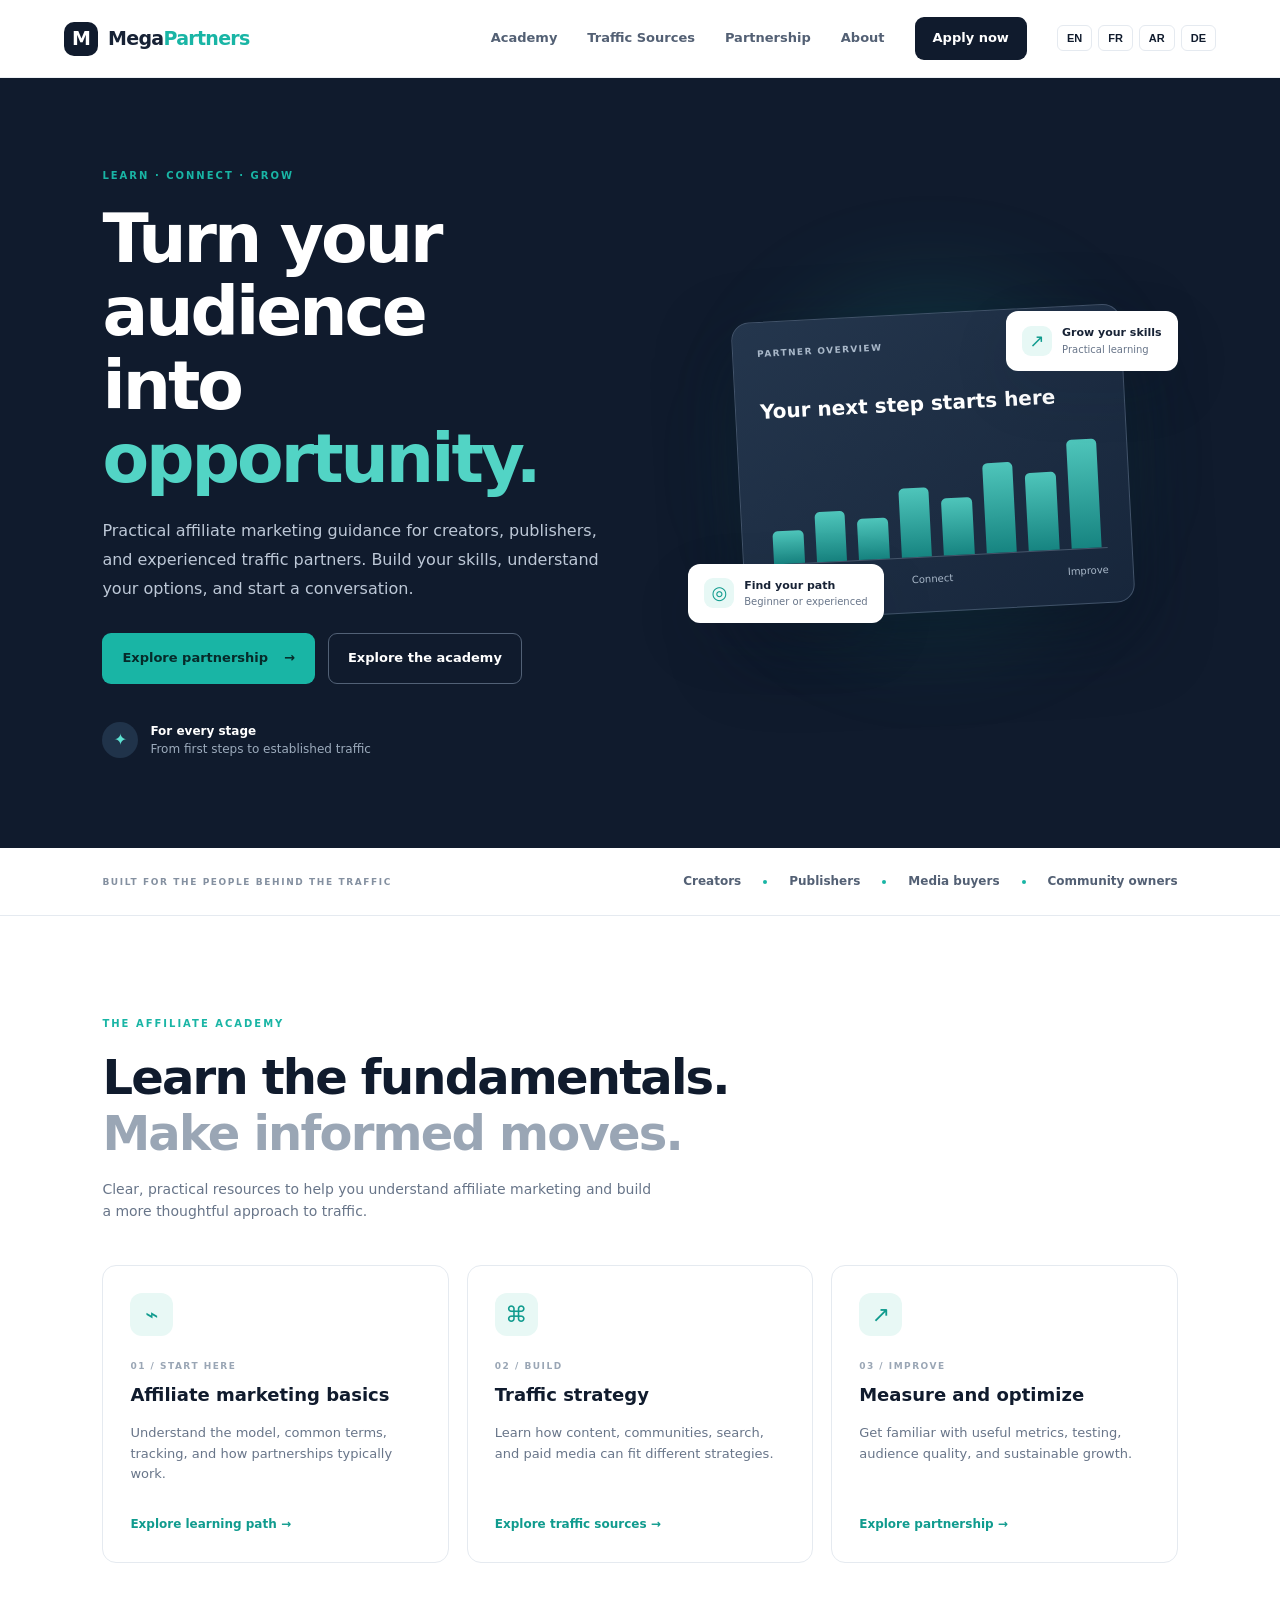
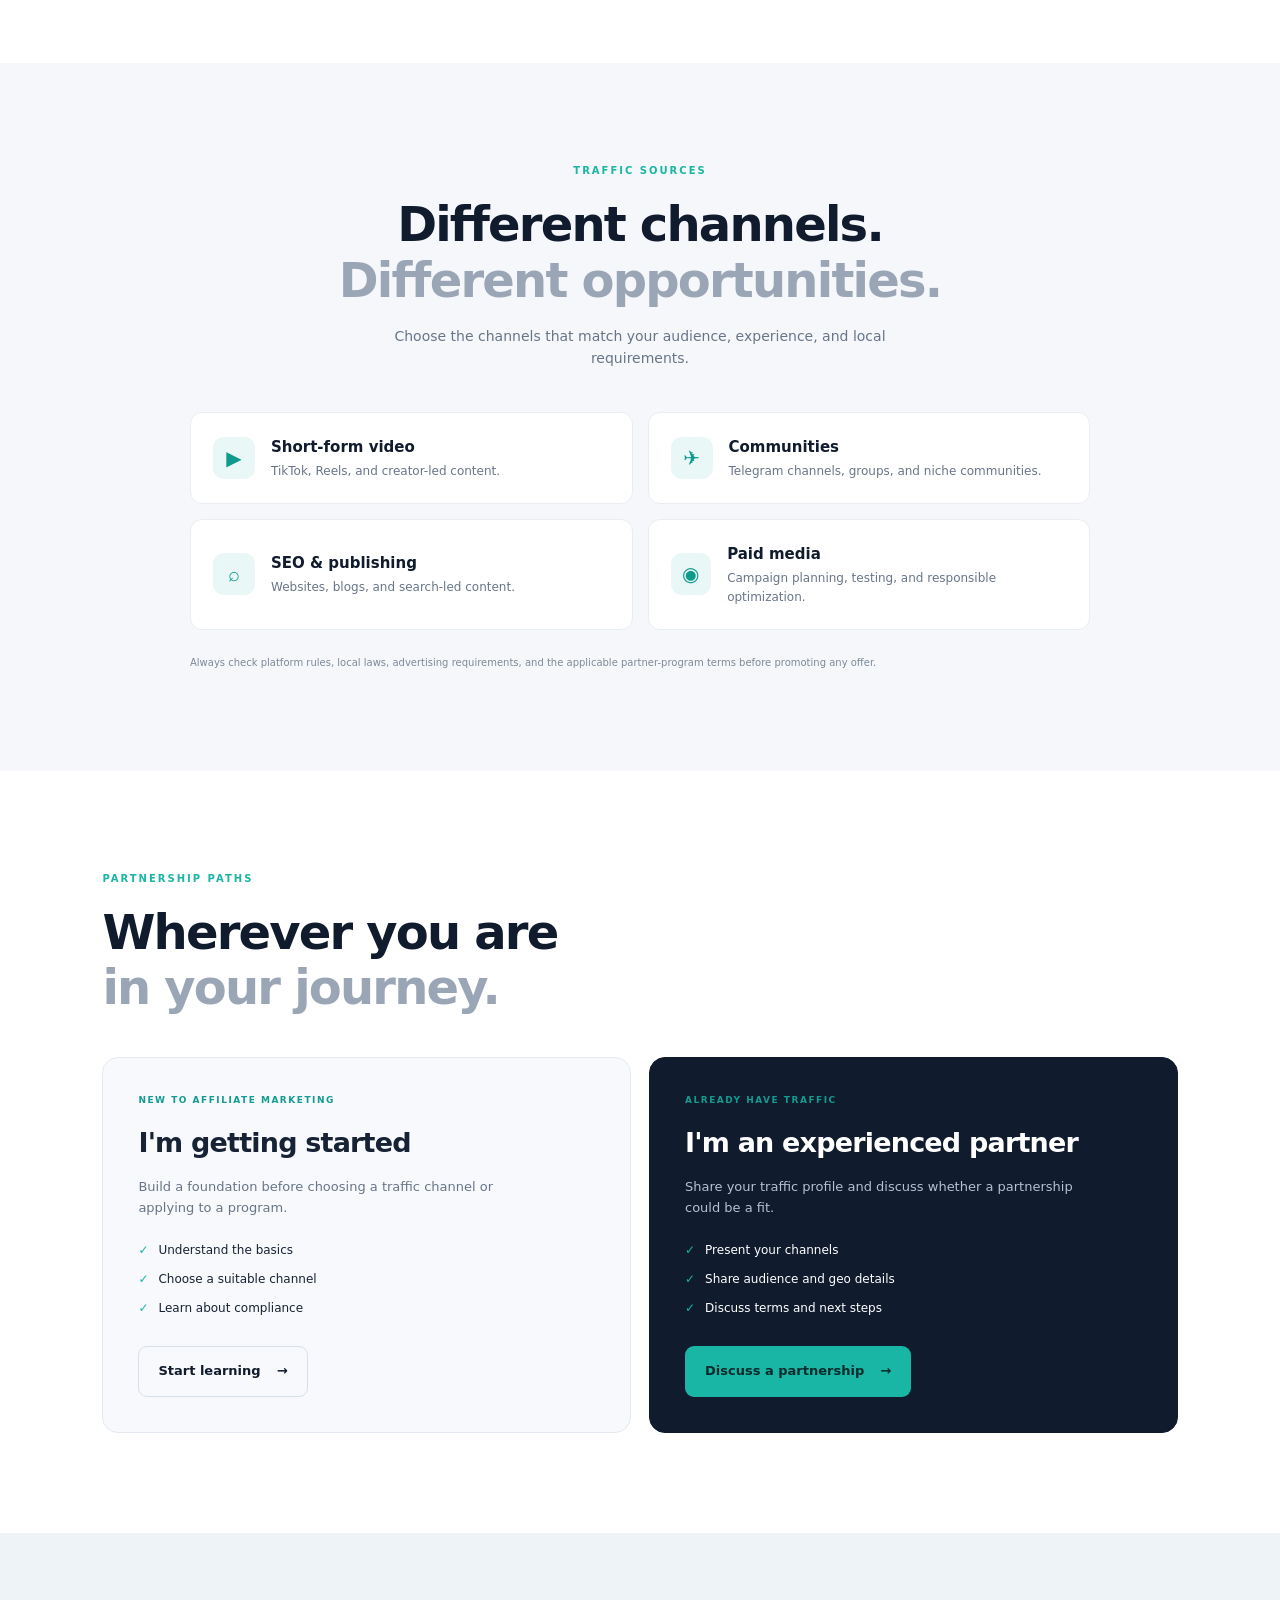
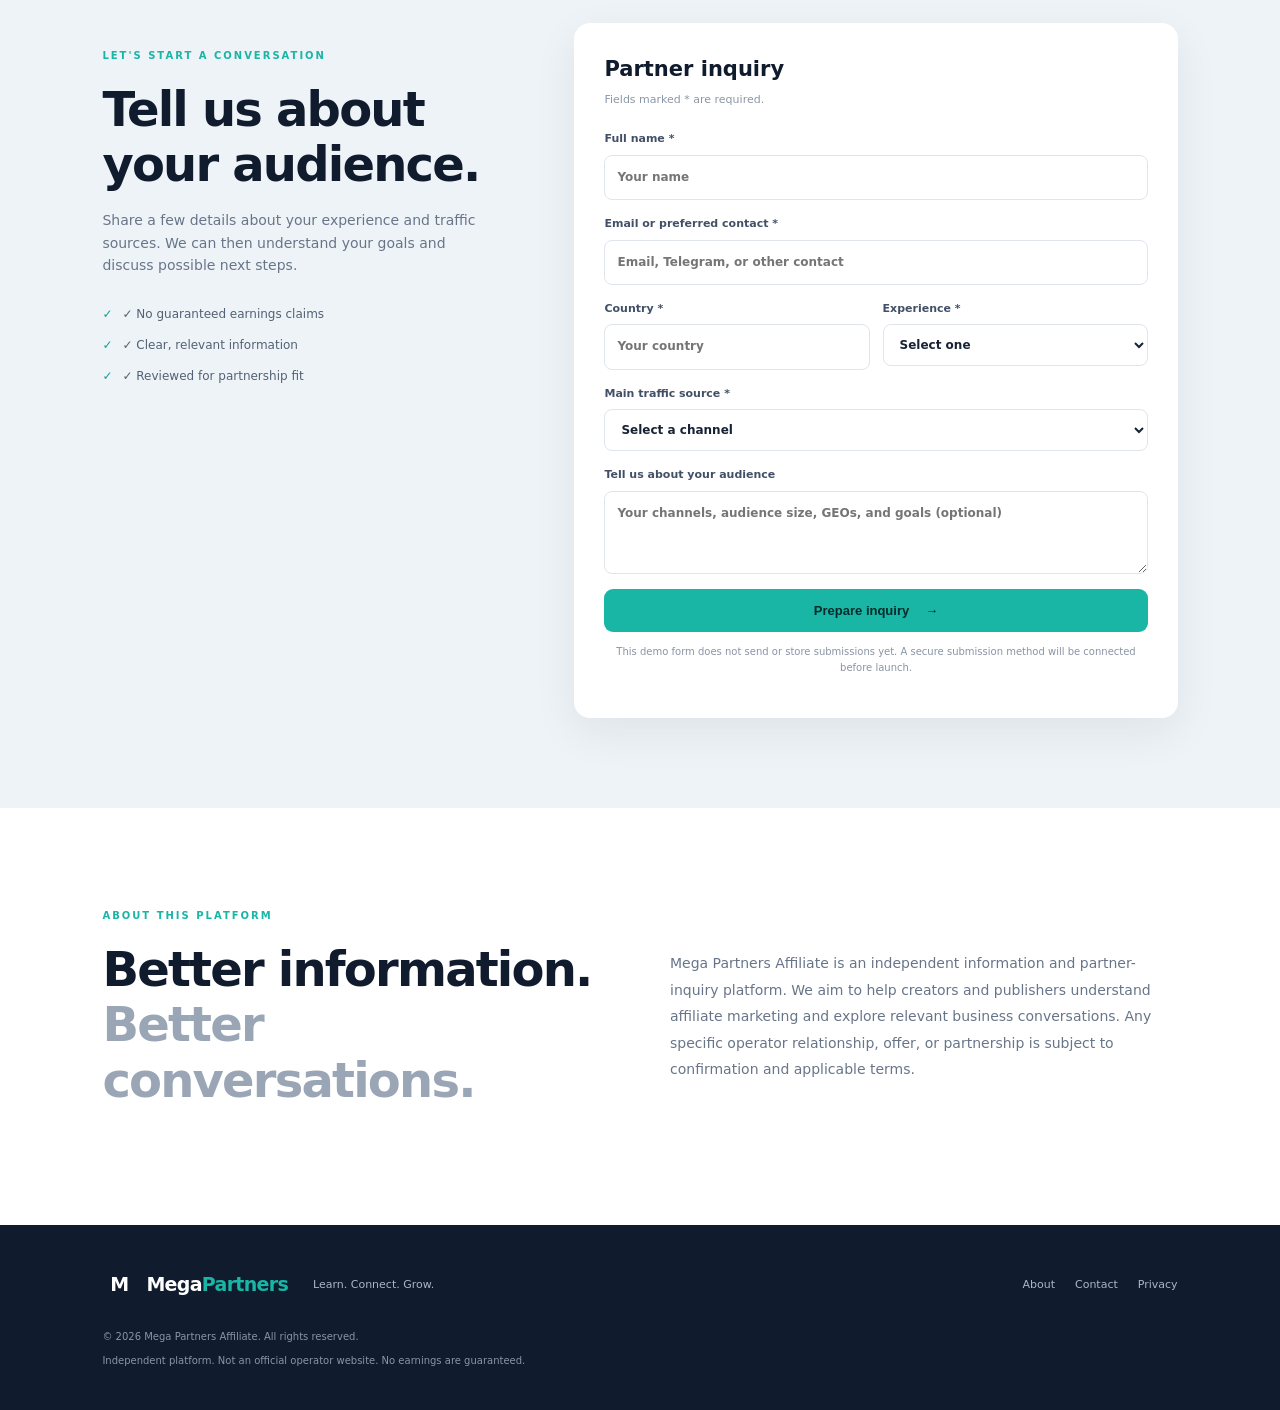
==== index.html @ d39065e2 "Update index.html" ====
<!doctype html>
<html lang="en">
<head>
  <meta charset="utf-8">
  <meta name="viewport" content="width=device-width, initial-scale=1">
  <meta name="description" content="Learn affiliate marketing, explore traffic strategies, and connect with partnership opportunities.">
  <meta name="theme-color" content="#101b2d">
  <title>Mega Partners Affiliate | Build Better Partnerships</title>
  <link rel="stylesheet" href="styles.css">
</head>
<body>
  <header class="site-header">
    <a class="brand" href="index.html" aria-label="Mega Partners Affiliate home">
      <span class="brand-mark">M</span><span>Mega<span class="brand-accent">Partners</span></span>
    </a>
    <button class="menu-toggle" aria-label="Toggle navigation" aria-expanded="false">☰</button>
    <nav class="main-nav">
      <a href="#academy">Academy</a>
      <a href="#traffic">Traffic Sources</a>
      <a href="#partners">Partnership</a>
      <a href="#about">About</a>
      <a class="nav-cta" href="#apply">Apply now</a>
    
    
    <div class="language-switcher"><button type="button" data-lang="en">EN</button><button type="button" data-lang="fr">FR</button><button type="button" data-lang="ar">AR</button><button type="button" data-lang="de">DE</button></div>
    
    </nav>
  </header>

  <main>
    <section class="hero">
      <div class="hero-content">
        <p class="eyebrow"><span class="eyebrow-dot"></span> LEARN · CONNECT · GROW</p>
        <h1>Turn your audience<br>into <span class="gradient-text">opportunity.</span></h1>
        <p class="hero-copy">Practical affiliate marketing guidance for creators, publishers, and experienced traffic partners. Build your skills, understand your options, and start a conversation.</p>
        <div class="hero-actions">
          <a class="button button-primary" href="#apply">Explore partnership <span>→</span></a>
          <a class="button button-quiet" href="#academy">Explore the academy</a>
        </div>
        <div class="hero-proof">
          <div class="proof-icon">✦</div>
          <p><strong>For every stage</strong><br><span>From first steps to established traffic</span></p>
        </div>
      </div>
      <div class="hero-visual" aria-label="Abstract dashboard illustration">
        <div class="visual-glow"></div>
        <div class="dash-card dash-main">
          <div class="dash-top"><span>PARTNER OVERVIEW</span><span class="live-dot">● LIVE</span></div>
          <div class="dash-label">Your next step starts here</div>
          <div class="dash-chart">
            <span style="height:28%"></span><span style="height:42%"></span><span style="height:35%"></span><span style="height:58%"></span><span style="height:48%"></span><span style="height:76%"></span><span style="height:66%"></span><span style="height:92%"></span>
          </div>
          <div class="dash-bottom"><span>Learn</span><span>Connect</span><span>Improve</span></div>
        </div>
        <div class="floating-card floating-one"><span class="float-icon">↗</span><span><b>Grow your skills</b><small>Practical learning</small></span></div>
        <div class="floating-card floating-two"><span class="float-icon teal">◎</span><span><b>Find your path</b><small>Beginner or experienced</small></span></div>
      </div>
    </section>

    <section class="trust-strip">
      <span>BUILT FOR THE PEOPLE BEHIND THE TRAFFIC</span>
      <div><b>Creators</b><i></i><b>Publishers</b><i></i><b>Media buyers</b><i></i><b>Community owners</b></div>
    </section>

    <section class="section" id="academy">
      <div class="section-heading">
        <p class="eyebrow" data-i18n="academyTitle">THE AFFILIATE ACADEMY</p>
        <h2>Learn the fundamentals.<br><span class="muted">Make informed moves.</span></h2>
        <p>Clear, practical resources to help you understand affiliate marketing and build a more thoughtful approach to traffic.</p>
      </div>
      <div class="card-grid three">
        <article class="info-card"><div class="card-icon">⌁</div><p class="card-kicker">01 / START HERE</p><h3>Affiliate marketing basics</h3><p>Understand the model, common terms, tracking, and how partnerships typically work.</p><a href="#apply">Explore learning path <span>→</span></a></article>
        <article class="info-card"><div class="card-icon">⌘</div><p class="card-kicker">02 / BUILD</p><h3>Traffic strategy</h3><p>Learn how content, communities, search, and paid media can fit different strategies.</p><a href="#traffic">Explore traffic sources <span>→</span></a></article>
        <article class="info-card"><div class="card-icon">↗</div><p class="card-kicker">03 / IMPROVE</p><h3>Measure and optimize</h3><p>Get familiar with useful metrics, testing, audience quality, and sustainable growth.</p><a href="#partners">Explore partnership <span>→</span></a></article>
      </div>
    </section>

    <section class="section section-soft" id="traffic">
      <div class="section-heading centered">
        <p class="eyebrow">TRAFFIC SOURCES</p>
        <h2>Different channels.<br><span class="muted">Different opportunities.</span></h2>
        <p>Choose the channels that match your audience, experience, and local requirements.</p>
      </div>
      <div class="traffic-grid">
        <div class="traffic-item"><span>▶</span><div><h3>Short-form video</h3><p>TikTok, Reels, and creator-led content.</p></div></div>
        <div class="traffic-item"><span>✈</span><div><h3>Communities</h3><p>Telegram channels, groups, and niche communities.</p></div></div>
        <div class="traffic-item"><span>⌕</span><div><h3>SEO & publishing</h3><p>Websites, blogs, and search-led content.</p></div></div>
        <div class="traffic-item"><span>◉</span><div><h3>Paid media</h3><p>Campaign planning, testing, and responsible optimization.</p></div></div>
      </div>
      <p class="small-note">Always check platform rules, local laws, advertising requirements, and the applicable partner-program terms before promoting any offer.</p>
    </section>

    <section class="section" id="partners">
      <div class="section-heading">
        <p class="eyebrow">PARTNERSHIP PATHS</p>
        <h2>Wherever you are<br><span class="muted">in your journey.</span></h2>
      </div>
      <div class="path-grid">
        <article class="path-card beginner">
          <div class="path-tag">NEW TO AFFILIATE MARKETING</div><h3>I'm getting started</h3>
          <p>Build a foundation before choosing a traffic channel or applying to a program.</p>
          <ul><li>Understand the basics</li><li>Choose a suitable channel</li><li>Learn about compliance</li></ul>
          <a class="button button-outline" href="#academy">Start learning <span>→</span></a>
        </article>
        <article class="path-card pro">
          <div class="path-tag">ALREADY HAVE TRAFFIC</div><h3>I'm an experienced partner</h3>
          <p>Share your traffic profile and discuss whether a partnership could be a fit.</p>
          <ul><li>Present your channels</li><li>Share audience and geo details</li><li>Discuss terms and next steps</li></ul>
          <a class="button button-primary" href="#apply">Discuss a partnership <span>→</span></a>
        </article>
      </div>
    </section>

    <section class="apply-section" id="apply">
      <div class="apply-copy">
        <p class="eyebrow">LET'S START A CONVERSATION</p>
        <h2>Tell us about<br>your audience.</h2>
        <p>Share a few details about your experience and traffic sources. We can then understand your goals and discuss possible next steps.</p>
        <div class="apply-points"><span>✓ No guaranteed earnings claims</span><span>✓ Clear, relevant information</span><span>✓ Reviewed for partnership fit</span></div>
      </div>
      <form class="apply-form" id="partner-form">
        <div class="form-heading"><h3>Partner inquiry</h3><p>Fields marked * are required.</p></div>
        <label>Full name *<input name="name" required placeholder="Your name"></label>
        <label>Email or preferred contact *<input name="contact" required placeholder="Email, Telegram, or other contact"></label>
        <div class="form-row">
          <label>Country *<input name="country" required placeholder="Your country"></label>
          <label>Experience *<select name="experience" required><option value="">Select one</option><option>Just getting started</option><option>Some experience</option><option>Experienced affiliate</option></select></label>
        </div>
        <label>Main traffic source *<select name="traffic" required><option value="">Select a channel</option><option>TikTok / short-form video</option><option>Telegram / communities</option><option>Website / SEO</option><option>Instagram / social media</option><option>Paid media</option><option>Other</option></select></label>
        <label>Tell us about your audience<textarea name="details" rows="3" placeholder="Your channels, audience size, GEOs, and goals (optional)"></textarea></label>
        <button class="button button-primary form-submit" type="submit">Prepare inquiry <span>→</span></button>
        <p class="form-disclaimer">This demo form does not send or store submissions yet. A secure submission method will be connected before launch.</p>
        <p class="form-status" id="form-status" role="status"></p>
      </form>
    </section>

    <section class="section about-section" id="about">
      <div><p class="eyebrow">ABOUT THIS PLATFORM</p><h2>Better information.<br><span class="muted">Better conversations.</span></h2></div>
      <p>Mega Partners Affiliate is an independent information and partner-inquiry platform. We aim to help creators and publishers understand affiliate marketing and explore relevant business conversations. Any specific operator relationship, offer, or partnership is subject to confirmation and applicable terms.</p>
    </section>
  </main>

  <footer class="site-footer">
    <a class="brand" href="#"><span class="brand-mark">M</span><span>Mega<span class="brand-accent">Partners</span></span></a>
    <p>Learn. Connect. Grow.</p>
    <div class="footer-links"><a href="#about">About</a><a href="#apply">Contact</a><a href="privacy.html">Privacy</a></div>
    <small>© <span id="year"></span> Mega Partners Affiliate. All rights reserved.</small>
    <small class="footer-disclaimer">Independent platform. Not an official operator website. No earnings are guaranteed.</small>
  </footer>
  <script src="script.js"></script>
</body>
</html>
---- styles.css ----
:root{--navy:#101b2d;--navy2:#1c2b40;--ink:#172235;--muted:#687589;--paper:#f5f7fa;--white:#fff;--teal:#19b5a5;--line:#e5eaf0;--shadow:0 20px 60px rgba(16,27,45,.10)}
*{box-sizing:border-box}html{scroll-behavior:smooth}body{margin:0;background:#fff;color:var(--ink);font-family:Inter,ui-sans-serif,system-ui,-apple-system,"Segoe UI",sans-serif;line-height:1.6}a{color:inherit;text-decoration:none}.site-header{height:78px;padding:0 max(5vw,24px);display:flex;align-items:center;justify-content:space-between;background:#fff;border-bottom:1px solid #edf0f4;position:sticky;top:0;z-index:10}.brand{display:flex;align-items:center;gap:10px;font-size:19px;font-weight:800;letter-spacing:-.7px}.brand-mark{display:grid;place-items:center;width:34px;height:34px;border-radius:10px;background:var(--navy);color:#fff;font-weight:800}.brand-accent{color:var(--teal)}.main-nav{display:flex;align-items:center;gap:30px;font-size:13px;font-weight:650;color:#536074}.main-nav a:hover,.footer-links a:hover{color:var(--teal)}.nav-cta{background:var(--navy);color:#fff!important;padding:11px 18px;border-radius:9px}.menu-toggle{display:none;border:0;background:none;font-size:24px;color:var(--navy)}
.hero{background:var(--navy);color:#fff;min-height:590px;padding:90px max(8vw,28px);display:grid;grid-template-columns:1.05fr .95fr;align-items:center;gap:45px;overflow:hidden}.hero-content{max-width:610px}.eyebrow{font-size:10px;letter-spacing:2px;font-weight:800;color:var(--teal);margin:0 0 18px}.eyebrow-dot{display:inline-block;width:7px;height:7px;border-radius:50%;background:var(--teal);margin-right:8px}.hero h1{font-size:clamp(42px,5.3vw,68px);line-height:1.08;letter-spacing:-3px;margin:0 0 22px}.gradient-text{color:#52d4c5}.hero-copy{max-width:520px;color:#bdc8d7;font-size:16px;line-height:1.8}.hero-actions{display:flex;gap:13px;flex-wrap:wrap;margin-top:30px}.button{display:inline-flex;align-items:center;justify-content:center;gap:16px;padding:14px 19px;border-radius:9px;font-size:13px;font-weight:750;border:1px solid transparent;cursor:pointer;transition:.2s}.button:hover{transform:translateY(-2px)}.button-primary{background:var(--teal);color:#062b2a}.button-quiet{border-color:#526176;color:#fff}.button-outline{border-color:#d7e0e8;color:var(--navy)}.hero-proof{display:flex;align-items:center;gap:12px;margin-top:38px}.proof-icon{width:36px;height:36px;border-radius:50%;background:#20334a;color:#5ce0d1;display:grid;place-items:center}.hero-proof p{font-size:12px;line-height:1.5;margin:0}.hero-proof span{color:#9cabbc}.hero-visual{height:380px;position:relative;display:grid;place-items:center}.visual-glow{position:absolute;width:340px;height:340px;border-radius:50%;background:rgba(25,181,165,.17);filter:blur(50px)}.dash-card{position:relative;width:min(390px,90%);padding:24px;border:1px solid #42536a;background:linear-gradient(145deg,#24364d,#17263b);border-radius:18px;box-shadow:0 30px 70px #07111f80;transform:rotate(-3deg)}.dash-top{display:flex;justify-content:space-between;font-size:9px;letter-spacing:1.4px;color:#a9b8c9;font-weight:800}.live-dot{color:#57d9c9}.dash-label{font-size:20px;font-weight:750;margin:35px 0 18px}.dash-chart{height:120px;display:flex;align-items:end;gap:12px;border-bottom:1px solid #45566b;padding:0 6px}.dash-chart span{flex:1;background:linear-gradient(0deg,#168e88,#54d6c8);border-radius:5px 5px 0 0;opacity:.9}.dash-bottom{display:flex;justify-content:space-between;color:#a9b8c9;font-size:10px;margin-top:14px}.floating-card{position:absolute;display:flex;align-items:center;gap:10px;background:#fff;color:var(--ink);padding:13px 16px;border-radius:12px;box-shadow:var(--shadow);font-size:11px}.floating-card small{display:block;color:var(--muted);font-size:10px}.floating-one{top:38px;right:0}.floating-two{bottom:30px;left:0}.float-icon{width:30px;height:30px;display:grid;place-items:center;border-radius:9px;background:#e7f8f5;color:#109b8e;font-size:18px}.float-icon.teal{background:#e7f8f5}
.trust-strip{padding:24px 8%;display:flex;justify-content:space-between;align-items:center;gap:20px;border-bottom:1px solid var(--line)}.trust-strip>span{font-size:9px;letter-spacing:1.6px;color:#8490a0;font-weight:800}.trust-strip div{display:flex;align-items:center;gap:22px;color:#536074;font-size:12px}.trust-strip i{width:4px;height:4px;border-radius:50%;background:var(--teal)}
.section{padding:100px max(8vw,28px)}.section-heading{max-width:650px;margin-bottom:42px}.section-heading.centered{text-align:center;margin-left:auto;margin-right:auto}.section-heading h2,.about-section h2,.apply-copy h2{font-size:clamp(34px,4vw,48px);letter-spacing:-1.8px;line-height:1.15;margin:0 0 17px;color:var(--navy)}.muted{color:#9aa6b5}.section-heading>p:last-child{color:var(--muted);max-width:560px;font-size:14px}.centered>p:last-child{margin-left:auto;margin-right:auto}.card-grid{display:grid;gap:18px}.three{grid-template-columns:repeat(3,1fr)}.info-card{padding:27px;border:1px solid var(--line);border-radius:14px;background:#fff;transition:.2s}.info-card:hover{box-shadow:var(--shadow);transform:translateY(-4px)}.card-icon{width:43px;height:43px;border-radius:12px;background:#e8f8f5;color:#109b8e;display:grid;place-items:center;font-size:22px}.card-kicker{font-size:9px;letter-spacing:1.5px;color:#9aa6b5;font-weight:800;margin:23px 0 8px}.info-card h3,.traffic-item h3{font-size:18px;color:var(--navy);margin:0 0 9px}.info-card>p:not(.card-kicker){font-size:13px;color:var(--muted);min-height:64px}.info-card>a{display:inline-block;margin-top:15px;color:#109b8e;font-size:12px;font-weight:800}.section-soft{background:var(--paper)}.traffic-grid{display:grid;grid-template-columns:repeat(2,1fr);gap:15px;max-width:900px;margin:auto}.traffic-item{display:flex;gap:16px;align-items:center;padding:22px;background:#fff;border:1px solid #e9edf2;border-radius:12px}.traffic-item>span{width:42px;height:42px;display:grid;place-items:center;background:#e9f8f6;color:#0e9b8e;border-radius:11px;font-size:20px}.traffic-item h3{font-size:15px;margin-bottom:3px}.traffic-item p{margin:0;color:var(--muted);font-size:12px}.small-note{max-width:900px;margin:25px auto 0;color:#7d8999;font-size:10px}
.path-grid{display:grid;grid-template-columns:1fr 1fr;gap:18px}.path-card{padding:35px;border-radius:16px;border:1px solid var(--line)}.path-card.beginner{background:#f7f9fc}.path-card.pro{background:var(--navy);color:#fff;border-color:var(--navy)}.path-tag{font-size:9px;letter-spacing:1.5px;font-weight:800;color:#129b90}.path-card h3{font-size:27px;letter-spacing:-.8px;margin:13px 0}.path-card p{font-size:13px;color:var(--muted);max-width:400px}.path-card.pro p{color:#b5c2d1}.path-card ul{list-style:none;padding:0;margin:22px 0 28px;font-size:12px}.path-card li{margin:10px 0}.path-card li:before{content:"✓";color:var(--teal);font-weight:900;margin-right:10px}.apply-section{padding:90px max(8vw,28px);background:#eef3f7;display:grid;grid-template-columns:.8fr 1.2fr;gap:70px;align-items:start}.apply-copy{padding-top:25px}.apply-copy>p:not(.eyebrow){color:var(--muted);font-size:14px;max-width:390px}.apply-points{display:grid;gap:12px;margin-top:28px;color:#526174;font-size:12px}.apply-points span:before{content:"✓";color:#119f93;font-weight:900;margin-right:10px}.apply-form{background:#fff;padding:30px;border-radius:16px;box-shadow:0 14px 45px rgba(16,27,45,.07)}.form-heading h3{font-size:21px;margin:0;color:var(--navy)}.form-heading p{font-size:11px;color:#8b96a5;margin:4px 0 22px}.apply-form label{display:block;font-size:11px;font-weight:750;color:#425067;margin-bottom:15px}.apply-form input,.apply-form select,.apply-form textarea{display:block;width:100%;margin-top:7px;border:1px solid #dfe5eb;border-radius:8px;padding:12px;font:inherit;font-size:12px;color:var(--ink);background:#fff;outline:none}.apply-form input:focus,.apply-form select:focus,.apply-form textarea:focus{border-color:var(--teal);box-shadow:0 0 0 3px #19b5a51c}.form-row{display:grid;grid-template-columns:1fr 1fr;gap:13px}.form-submit{width:100%;border:0}.form-disclaimer,.form-status{font-size:10px;color:#8994a2;text-align:center;margin:12px 0 0}.form-status{color:#108c82}
.about-section{display:grid;grid-template-columns:1fr 1fr;gap:60px;align-items:center}.about-section>p{color:var(--muted);font-size:14px;line-height:1.9}.site-footer{padding:40px max(8vw,28px);background:var(--navy);color:#aab7c6;display:flex;align-items:center;gap:25px;flex-wrap:wrap}.site-footer .brand{color:#fff}.site-footer>p{font-size:11px;margin-right:auto}.footer-links{display:flex;gap:20px;font-size:11px}.site-footer small{width:100%;font-size:10px;color:#8796a8}.site-footer .footer-disclaimer{margin-top:-18px}.legal-page{max-width:780px;margin:80px auto;padding:0 24px 70px;min-height:65vh}.legal-page h1{font-size:46px;color:var(--navy);letter-spacing:-2px}.legal-page h2{margin-top:35px;color:var(--navy);font-size:20px}.legal-page p{color:var(--muted);font-size:14px;line-height:1.9}.legal-page .button{margin-top:20px}
@media(max-width:850px){.hero{grid-template-columns:1fr;padding-top:70px}.hero-visual{height:330px}.three{grid-template-columns:1fr}.info-card>p:not(.card-kicker){min-height:0}.trust-strip{align-items:flex-start;flex-direction:column}.apply-section{grid-template-columns:1fr;gap:30px}.about-section{grid-template-columns:1fr;gap:10px}}
@media(max-width:620px){.site-header{height:68px}.menu-toggle{display:block}.main-nav{display:none;position:absolute;top:68px;left:0;right:0;background:#fff;padding:18px 25px 25px;box-shadow:0 15px 25px #101b2d18;flex-direction:column;align-items:stretch;gap:18px}.main-nav.open{display:flex}.nav-cta{text-align:center}.hero{padding:65px 25px 50px}.hero h1{letter-spacing:-2px}.hero-visual{height:280px}.dash-card{padding:18px}.floating-one{right:-5px;top:5px}.floating-two{left:-5px;bottom:0}.trust-strip div{flex-wrap:wrap;gap:12px}.section{padding:70px 24px}.traffic-grid,.path-grid{grid-template-columns:1fr}.apply-section{padding:65px 20px}.apply-form{padding:22px}.form-row{grid-template-columns:1fr;gap:0}.site-footer{padding:35px 24px}.site-footer>p{width:100%;margin:0}.footer-links{width:100%}}
/* Language switcher */
.language-switcher {
  display: flex;
  align-items: center;
  gap: 6px;
  direction: ltr;
}

.language-switcher button {
  background: transparent;
  color: var(--navy);
  border: 1px solid var(--line);
  border-radius: 6px;
  padding: 6px 9px;
  font-size: 11px;
  font-weight: 750;
  cursor: pointer;
  transition: .2s;
}

.language-switcher button:hover {
  background: var(--teal);
  color: var(--navy);
  border-color: var(--teal);
}

.language-switcher button:focus {
  outline: 2px solid var(--teal);
  outline-offset: 2px;
}

/* Arabic layout */
html[dir="rtl"] body {
  text-align: right;
}

html[dir="rtl"] .eyebrow-dot {
  margin-right: 0;
  margin-left: 8px;
}

html[dir="rtl"] .hero-proof {
  flex-direction: row;
}

html[dir="rtl"] .path-card li:before,
html[dir="rtl"] .apply-points span:before {
  margin-right: 0;
  margin-left: 10px;
}

@media(max-width:620px) {
  .language-switcher {
    justify-content: center;
    padding-top: 10px;
  }
}
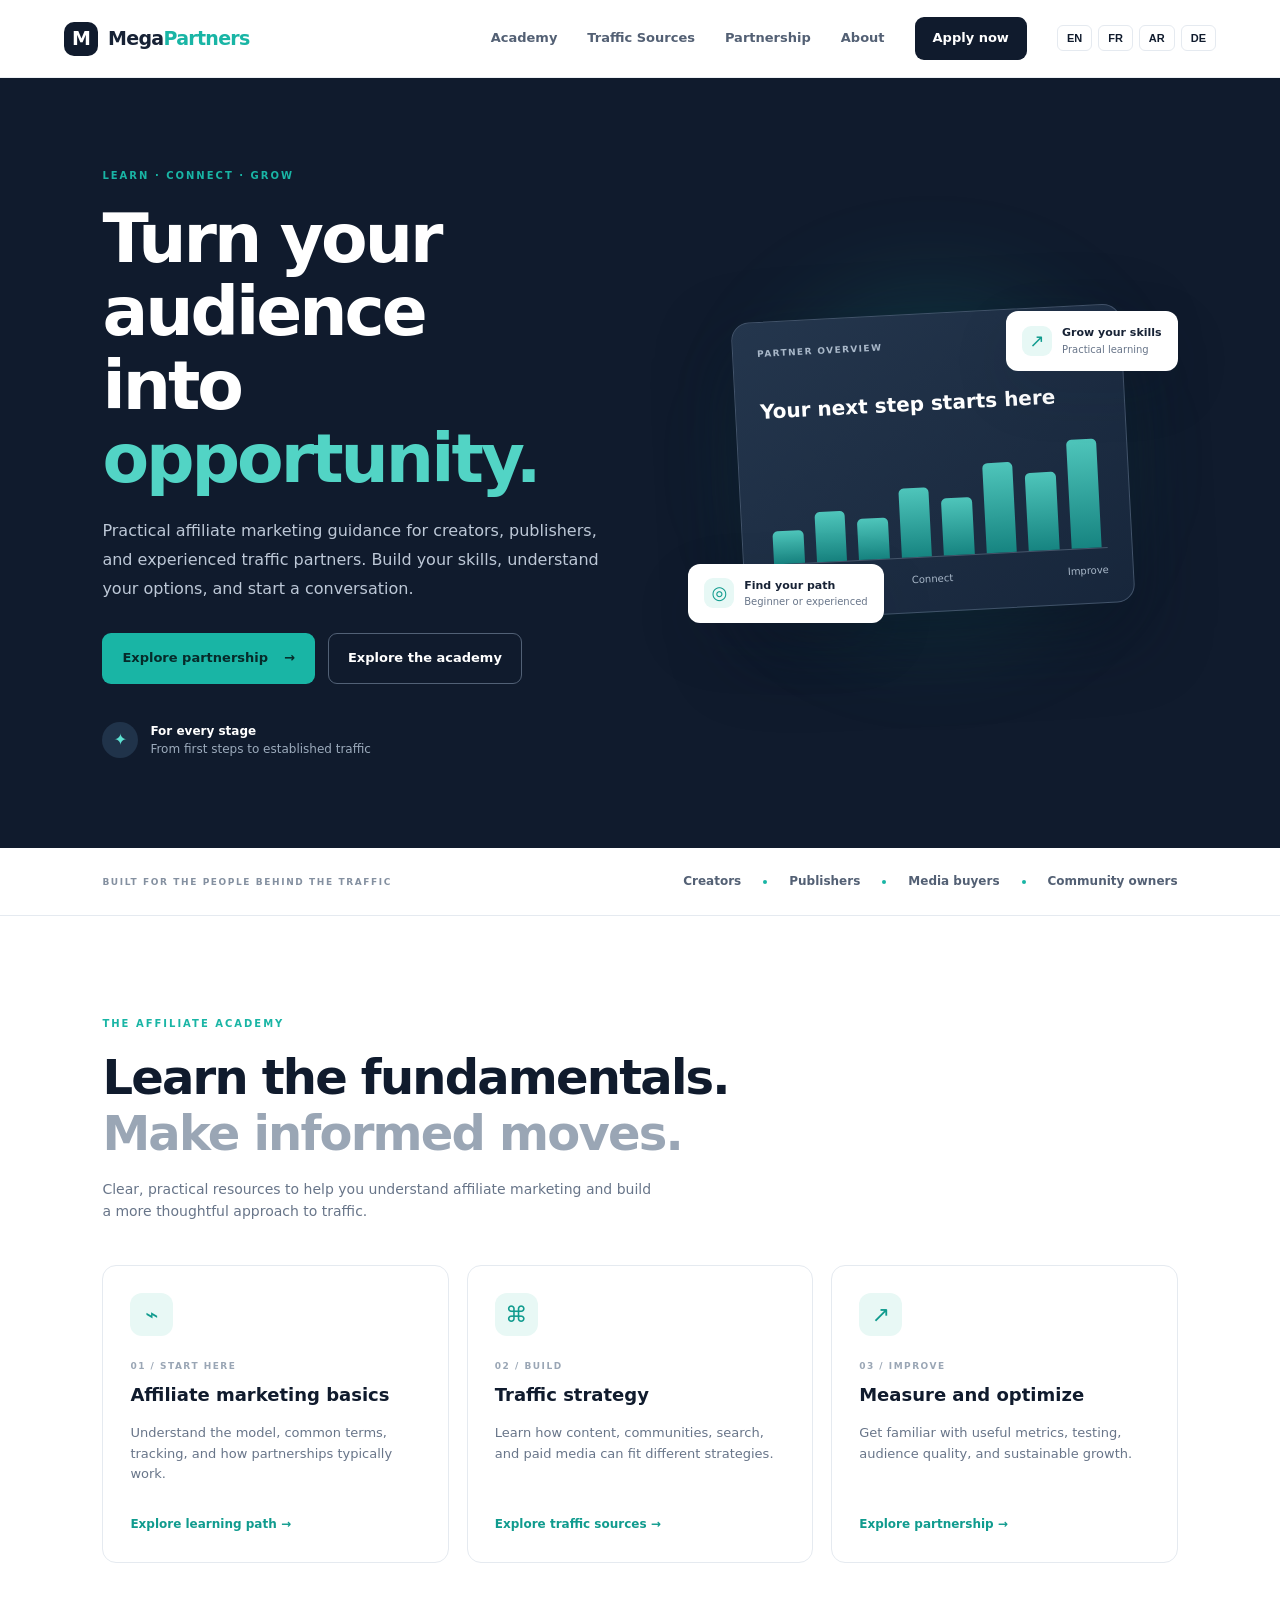
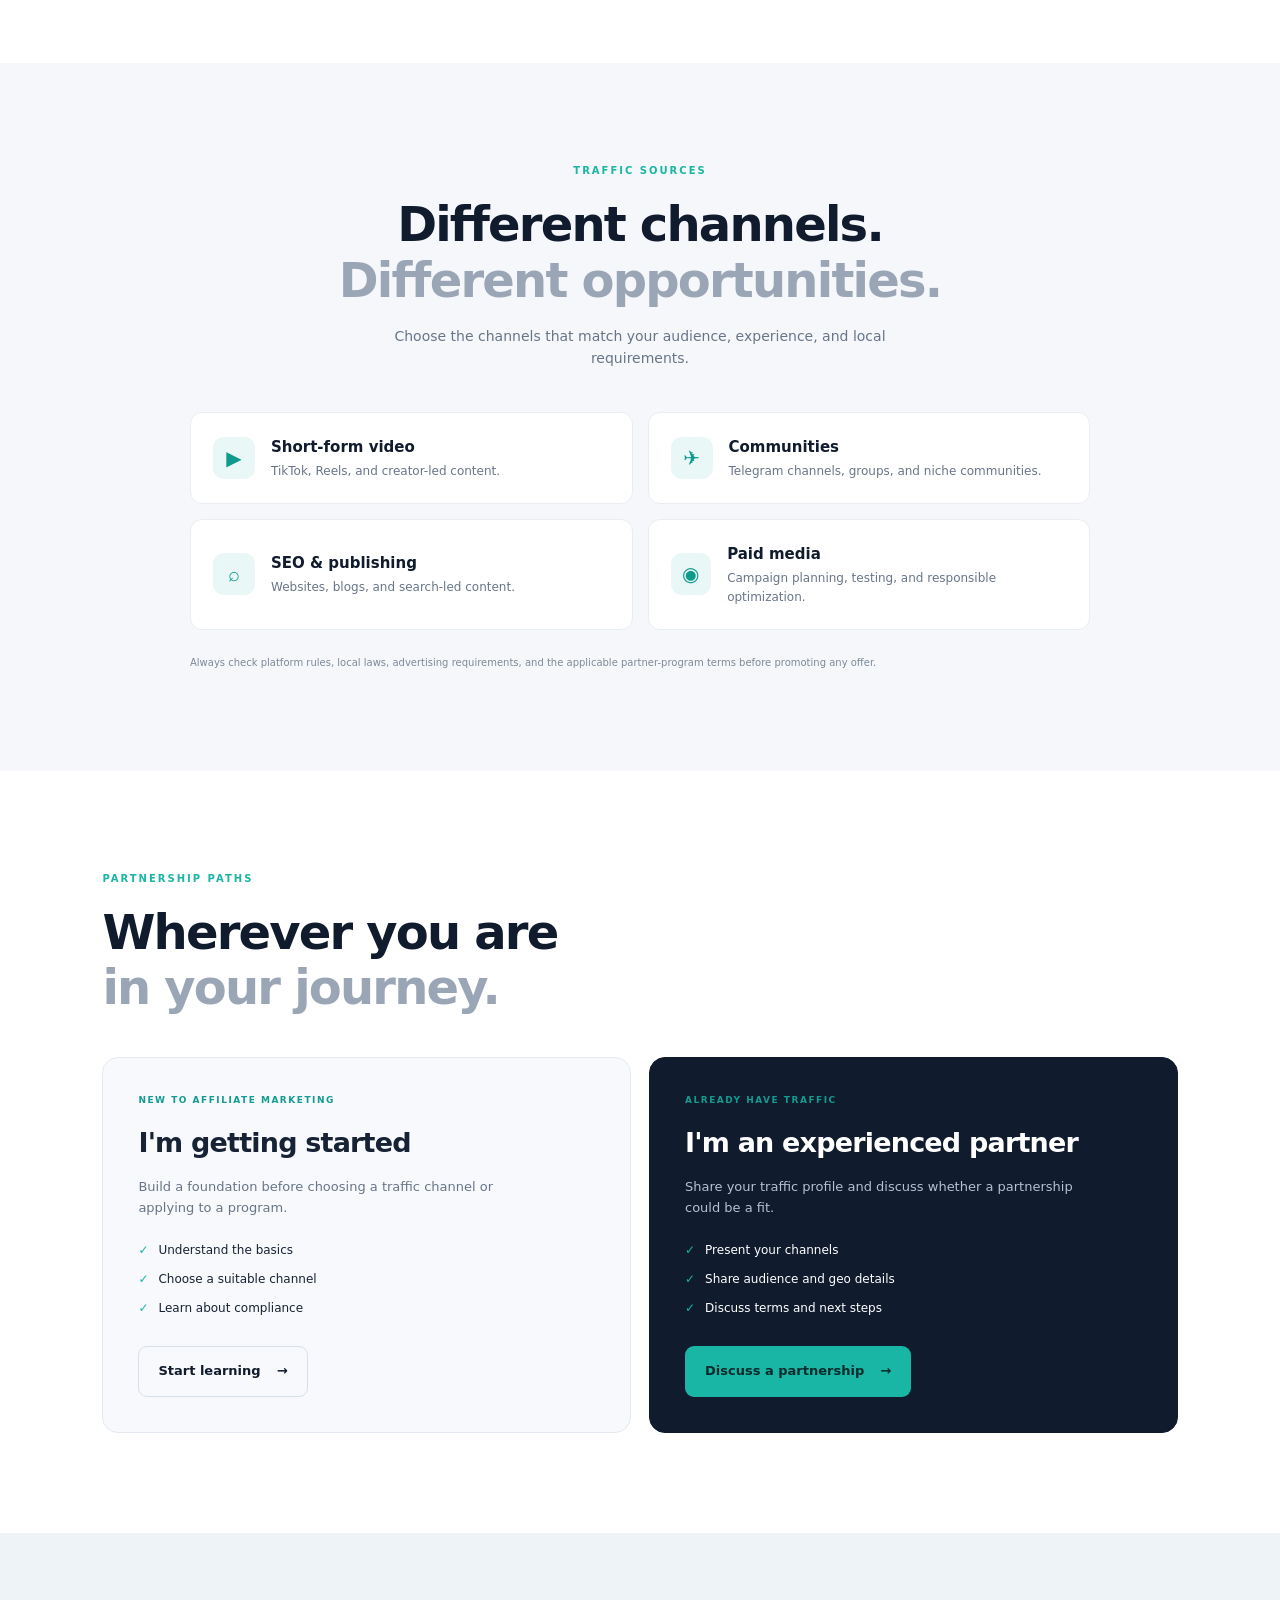
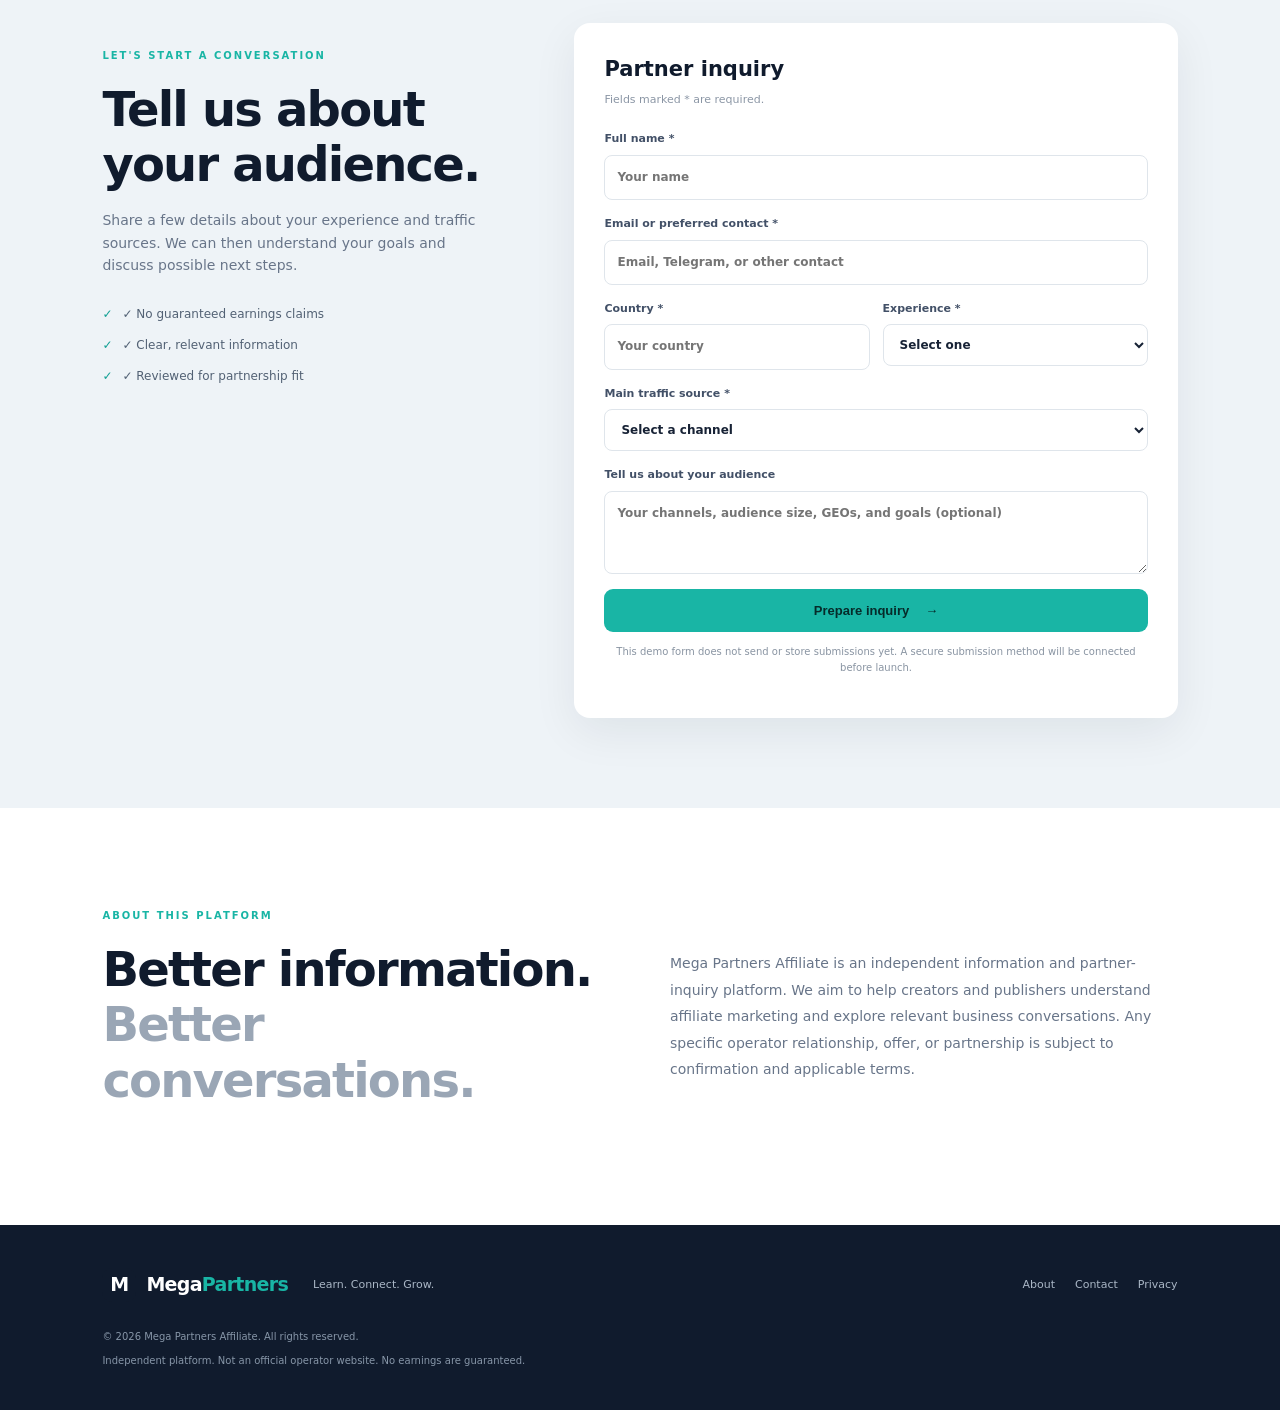
==== commit e74d258c: "Update index.html" ====
--- a/index.html
+++ b/index.html
@@ -63,90 +63,223 @@
     </section>
 
     <section class="section" id="academy">
-      <div class="section-heading">
-        <p class="eyebrow" data-i18n="academyTitle">THE AFFILIATE ACADEMY</p>
-        <h2>Learn the fundamentals.<br><span class="muted">Make informed moves.</span></h2>
-        <p>Clear, practical resources to help you understand affiliate marketing and build a more thoughtful approach to traffic.</p>
-      </div>
-      <div class="card-grid three">
-        <article class="info-card"><div class="card-icon">⌁</div><p class="card-kicker">01 / START HERE</p><h3>Affiliate marketing basics</h3><p>Understand the model, common terms, tracking, and how partnerships typically work.</p><a href="#apply">Explore learning path <span>→</span></a></article>
-        <article class="info-card"><div class="card-icon">⌘</div><p class="card-kicker">02 / BUILD</p><h3>Traffic strategy</h3><p>Learn how content, communities, search, and paid media can fit different strategies.</p><a href="#traffic">Explore traffic sources <span>→</span></a></article>
-        <article class="info-card"><div class="card-icon">↗</div><p class="card-kicker">03 / IMPROVE</p><h3>Measure and optimize</h3><p>Get familiar with useful metrics, testing, audience quality, and sustainable growth.</p><a href="#partners">Explore partnership <span>→</span></a></article>
-      </div>
-    </section>
+  <div class="section-heading">
+    <p class="eyebrow" data-i18n="academyTitle">THE AFFILIATE ACADEMY</p>
+    <h2>
+      <span data-i18n="academyHeading">Learn the fundamentals.</span><br>
+      <span class="muted" data-i18n="academySubheading">Make informed moves.</span>
+    </h2>
+    <p data-i18n="academyDescription">Clear, practical resources to help you understand affiliate marketing and build a more thoughtful approach to traffic.</p>
+  </div>
+
+  <div class="card-grid three">
+    <article class="info-card">
+      <div class="card-icon">⌁</div>
+      <p class="card-kicker" data-i18n="academyCard1Kicker">01 / START HERE</p>
+      <h3 data-i18n="academyCard1Title">Affiliate marketing basics</h3>
+      <p data-i18n="academyCard1Text">Understand the model, common terms, tracking, and how partnerships typically work.</p>
+      <a href="#apply"><span data-i18n="academyCard1Link">Explore learning path</span> <span>→</span></a>
+    </article>
+
+    <article class="info-card">
+      <div class="card-icon">⌘</div>
+      <p class="card-kicker" data-i18n="academyCard2Kicker">02 / BUILD</p>
+      <h3 data-i18n="academyCard2Title">Traffic strategy</h3>
+      <p data-i18n="academyCard2Text">Learn how content, communities, search, and paid media can fit different strategies.</p>
+      <a href="#traffic"><span data-i18n="academyCard2Link">Explore traffic sources</span> <span>→</span></a>
+    </article>
+
+    <article class="info-card">
+      <div class="card-icon">↗</div>
+      <p class="card-kicker" data-i18n="academyCard3Kicker">03 / IMPROVE</p>
+      <h3 data-i18n="academyCard3Title">Measure and optimize</h3>
+      <p data-i18n="academyCard3Text">Get familiar with useful metrics, testing, audience quality, and sustainable growth.</p>
+      <a href="#partners"><span data-i18n="academyCard3Link">Explore partnership</span> <span>→</span></a>
+    </article>
+  </div>
+</section>
 
     <section class="section section-soft" id="traffic">
-      <div class="section-heading centered">
-        <p class="eyebrow">TRAFFIC SOURCES</p>
-        <h2>Different channels.<br><span class="muted">Different opportunities.</span></h2>
-        <p>Choose the channels that match your audience, experience, and local requirements.</p>
-      </div>
-      <div class="traffic-grid">
-        <div class="traffic-item"><span>▶</span><div><h3>Short-form video</h3><p>TikTok, Reels, and creator-led content.</p></div></div>
-        <div class="traffic-item"><span>✈</span><div><h3>Communities</h3><p>Telegram channels, groups, and niche communities.</p></div></div>
-        <div class="traffic-item"><span>⌕</span><div><h3>SEO & publishing</h3><p>Websites, blogs, and search-led content.</p></div></div>
-        <div class="traffic-item"><span>◉</span><div><h3>Paid media</h3><p>Campaign planning, testing, and responsible optimization.</p></div></div>
-      </div>
-      <p class="small-note">Always check platform rules, local laws, advertising requirements, and the applicable partner-program terms before promoting any offer.</p>
-    </section>
+  <div class="section-heading centered">
+    <p class="eyebrow" data-i18n="trafficTitle">TRAFFIC SOURCES</p>
+    <h2>
+      <span data-i18n="trafficHeading">Different channels.</span><br>
+      <span class="muted" data-i18n="trafficSubheading">Different opportunities.</span>
+    </h2>
+    <p data-i18n="trafficDescription">Choose the channels that match your audience, experience, and local requirements.</p>
+  </div>
+
+  <div class="traffic-grid">
+    <div class="traffic-item">
+      <span>▶</span>
+      <div>
+        <h3 data-i18n="trafficVideoTitle">Short-form video</h3>
+        <p data-i18n="trafficVideoText">TikTok, Reels, and creator-led content.</p>
+      </div>
+    </div>
+
+    <div class="traffic-item">
+      <span>✈</span>
+      <div>
+        <h3 data-i18n="trafficCommunityTitle">Communities</h3>
+        <p data-i18n="trafficCommunityText">Telegram channels, groups, and niche communities.</p>
+      </div>
+    </div>
+
+    <div class="traffic-item">
+      <span>⌕</span>
+      <div>
+        <h3 data-i18n="trafficSeoTitle">SEO & publishing</h3>
+        <p data-i18n="trafficSeoText">Websites, blogs, and search-led content.</p>
+      </div>
+    </div>
+
+    <div class="traffic-item">
+      <span>◉</span>
+      <div>
+        <h3 data-i18n="trafficPaidTitle">Paid media</h3>
+        <p data-i18n="trafficPaidText">Campaign planning, testing, and responsible optimization.</p>
+      </div>
+    </div>
+  </div>
+
+  <p class="small-note" data-i18n="trafficNote">Always check platform rules, local laws, advertising requirements, and the applicable partner-program terms before promoting any offer.</p>
+</section>
 
     <section class="section" id="partners">
-      <div class="section-heading">
-        <p class="eyebrow">PARTNERSHIP PATHS</p>
-        <h2>Wherever you are<br><span class="muted">in your journey.</span></h2>
-      </div>
-      <div class="path-grid">
-        <article class="path-card beginner">
-          <div class="path-tag">NEW TO AFFILIATE MARKETING</div><h3>I'm getting started</h3>
-          <p>Build a foundation before choosing a traffic channel or applying to a program.</p>
-          <ul><li>Understand the basics</li><li>Choose a suitable channel</li><li>Learn about compliance</li></ul>
-          <a class="button button-outline" href="#academy">Start learning <span>→</span></a>
-        </article>
-        <article class="path-card pro">
-          <div class="path-tag">ALREADY HAVE TRAFFIC</div><h3>I'm an experienced partner</h3>
-          <p>Share your traffic profile and discuss whether a partnership could be a fit.</p>
-          <ul><li>Present your channels</li><li>Share audience and geo details</li><li>Discuss terms and next steps</li></ul>
-          <a class="button button-primary" href="#apply">Discuss a partnership <span>→</span></a>
-        </article>
-      </div>
-    </section>
-
+  <div class="section-heading">
+    <p class="eyebrow" data-i18n="partnersTitle">PARTNERSHIP PATHS</p>
+    <h2>
+      <span data-i18n="partnersHeading">Wherever you are</span><br>
+      <span class="muted" data-i18n="partnersSubheading">in your journey.</span>
+    </h2>
+  </div>
+
+  <div class="path-grid">
+    <article class="path-card beginner">
+      <div class="path-tag" data-i18n="beginnerTag">NEW TO AFFILIATE MARKETING</div>
+      <h3 data-i18n="beginnerTitle">I'm getting started</h3>
+      <p data-i18n="beginnerDescription">Build a foundation before choosing a traffic channel or applying to a program.</p>
+      <ul>
+        <li data-i18n="beginnerPoint1">Understand the basics</li>
+        <li data-i18n="beginnerPoint2">Choose a suitable channel</li>
+        <li data-i18n="beginnerPoint3">Learn about compliance</li>
+      </ul>
+      <a class="button button-outline" href="#academy">
+        <span data-i18n="beginnerButton">Start learning</span> <span>→</span>
+      </a>
+    </article>
+
+    <article class="path-card pro">
+      <div class="path-tag" data-i18n="proTag">ALREADY HAVE TRAFFIC</div>
+      <h3 data-i18n="proTitle">I'm an experienced partner</h3>
+      <p data-i18n="proDescription">Share your traffic profile and discuss whether a partnership could be a fit.</p>
+      <ul>
+        <li data-i18n="proPoint1">Present your channels</li>
+        <li data-i18n="proPoint2">Share audience and geo details</li>
+        <li data-i18n="proPoint3">Discuss terms and next steps</li>
+      </ul>
+      <a class="button button-primary" href="#apply">
+        <span data-i18n="proButton">Discuss a partnership</span> <span>→</span>
+      </a>
+    </article>
+  </div>
+</section>
     <section class="apply-section" id="apply">
-      <div class="apply-copy">
-        <p class="eyebrow">LET'S START A CONVERSATION</p>
-        <h2>Tell us about<br>your audience.</h2>
-        <p>Share a few details about your experience and traffic sources. We can then understand your goals and discuss possible next steps.</p>
-        <div class="apply-points"><span>✓ No guaranteed earnings claims</span><span>✓ Clear, relevant information</span><span>✓ Reviewed for partnership fit</span></div>
-      </div>
-      <form class="apply-form" id="partner-form">
-        <div class="form-heading"><h3>Partner inquiry</h3><p>Fields marked * are required.</p></div>
-        <label>Full name *<input name="name" required placeholder="Your name"></label>
-        <label>Email or preferred contact *<input name="contact" required placeholder="Email, Telegram, or other contact"></label>
-        <div class="form-row">
-          <label>Country *<input name="country" required placeholder="Your country"></label>
-          <label>Experience *<select name="experience" required><option value="">Select one</option><option>Just getting started</option><option>Some experience</option><option>Experienced affiliate</option></select></label>
-        </div>
-        <label>Main traffic source *<select name="traffic" required><option value="">Select a channel</option><option>TikTok / short-form video</option><option>Telegram / communities</option><option>Website / SEO</option><option>Instagram / social media</option><option>Paid media</option><option>Other</option></select></label>
-        <label>Tell us about your audience<textarea name="details" rows="3" placeholder="Your channels, audience size, GEOs, and goals (optional)"></textarea></label>
-        <button class="button button-primary form-submit" type="submit">Prepare inquiry <span>→</span></button>
-        <p class="form-disclaimer">This demo form does not send or store submissions yet. A secure submission method will be connected before launch.</p>
-        <p class="form-status" id="form-status" role="status"></p>
-      </form>
-    </section>
-
-    <section class="section about-section" id="about">
-      <div><p class="eyebrow">ABOUT THIS PLATFORM</p><h2>Better information.<br><span class="muted">Better conversations.</span></h2></div>
-      <p>Mega Partners Affiliate is an independent information and partner-inquiry platform. We aim to help creators and publishers understand affiliate marketing and explore relevant business conversations. Any specific operator relationship, offer, or partnership is subject to confirmation and applicable terms.</p>
-    </section>
-  </main>
-
-  <footer class="site-footer">
-    <a class="brand" href="#"><span class="brand-mark">M</span><span>Mega<span class="brand-accent">Partners</span></span></a>
-    <p>Learn. Connect. Grow.</p>
-    <div class="footer-links"><a href="#about">About</a><a href="#apply">Contact</a><a href="privacy.html">Privacy</a></div>
-    <small>© <span id="year"></span> Mega Partners Affiliate. All rights reserved.</small>
-    <small class="footer-disclaimer">Independent platform. Not an official operator website. No earnings are guaranteed.</small>
-  </footer>
-  <script src="script.js"></script>
+  <div class="apply-copy">
+    <p class="eyebrow" data-i18n="applyEyebrow">LET'S START A CONVERSATION</p>
+    <h2 data-i18n="applyHeading">Tell us about your audience.</h2>
+    <p data-i18n="applyDescription">Share a few details about your experience and traffic sources. We can then understand your goals and discuss possible next steps.</p>
+    <div class="apply-points">
+      <span data-i18n="applyPoint1">✓ No guaranteed earnings claims</span>
+      <span data-i18n="applyPoint2">✓ Clear, relevant information</span>
+      <span data-i18n="applyPoint3">✓ Reviewed for partnership fit</span>
+    </div>
+  </div>
+
+  <form class="apply-form" id="partner-form">
+    <div class="form-heading">
+      <h3 data-i18n="formHeading">Partner inquiry</h3>
+      <p data-i18n="formRequired">Fields marked * are required.</p>
+    </div>
+
+    <label>
+      <span data-i18n="formName">Full name *</span>
+      <input name="name" required data-i18n-placeholder="placeholderName" placeholder="Your name">
+    </label>
+
+    <label>
+      <span data-i18n="formContact">Email or preferred contact *</span>
+      <input name="contact" required data-i18n-placeholder="placeholderContact" placeholder="Email, Telegram, or other contact">
+    </label>
+
+    <div class="form-row">
+      <label>
+        <span data-i18n="formCountry">Country *</span>
+        <input name="country" required data-i18n-placeholder="placeholderCountry" placeholder="Your country">
+      </label>
+
+      <label>
+        <span data-i18n="formExperience">Experience *</span>
+        <select name="experience" required>
+          <option value="" data-i18n="optionSelect">Select one</option>
+          <option value="beginner" data-i18n="optionBeginner">Just getting started</option>
+          <option value="some" data-i18n="optionSome">Some experience</option>
+          <option value="experienced" data-i18n="optionExperienced">Experienced affiliate</option>
+        </select>
+      </label>
+    </div>
+
+    <label>
+      <span data-i18n="formTraffic">Main traffic source *</span>
+      <select name="traffic" required>
+        <option value="" data-i18n="optionChannel">Select a channel</option>
+        <option value="tiktok" data-i18n="optionTikTok">TikTok / short-form video</option>
+        <option value="telegram" data-i18n="optionTelegram">Telegram / communities</option>
+        <option value="seo" data-i18n="optionSEO">Website / SEO</option>
+        <option value="social" data-i18n="optionSocial">Instagram / social media</option>
+        <option value="paid" data-i18n="optionPaid">Paid media</option>
+        <option value="other" data-i18n="optionOther">Other</option>
+      </select>
+    </label>
+
+    <label>
+      <span data-i18n="formDetails">Tell us about your audience</span>
+      <textarea name="details" rows="3" data-i18n-placeholder="placeholderDetails" placeholder="Your channels, audience size, GEOs, and goals (optional)"></textarea>
+    </label>
+
+    <button class="button button-primary form-submit" type="submit">
+      <span data-i18n="formSubmit">Prepare inquiry</span> <span>→</span>
+    </button>
+
+    <p class="form-disclaimer" data-i18n="formDisclaimer">This demo form does not send or store submissions yet. A secure submission method will be connected before launch.</p>
+    <p class="form-status" id="form-status" role="status"></p>
+  </form>
+</section>
+
+   <section class="section about-section" id="about">
+  <div>
+    <p class="eyebrow" data-i18n="aboutTitle">ABOUT THIS PLATFORM</p>
+    <h2>
+      <span data-i18n="aboutHeading">Better information.</span><br>
+      <span class="muted" data-i18n="aboutSubheading">Better conversations.</span>
+    </h2>
+  </div>
+  <p data-i18n="aboutDescription">Mega Partners Affiliate is an independent information and partner-inquiry platform. We aim to help creators and publishers understand affiliate marketing and explore relevant business conversations. Any specific operator relationship, offer, or partnership is subject to confirmation and applicable terms.</p>
+</section>
+</main>
+
+<footer class="site-footer">
+  <a class="brand" href="#"><span class="brand-mark">M</span><span>Mega<span class="brand-accent">Partners</span></span></a>
+  <p data-i18n="footerTagline">Learn. Connect. Grow.</p>
+  <div class="footer-links">
+    <a href="#about" data-i18n="footerAbout">About</a>
+    <a href="#apply" data-i18n="footerContact">Contact</a>
+    <a href="privacy.html" data-i18n="footerPrivacy">Privacy</a>
+  </div>
+  <small>© <span id="year"></span> <span data-i18n="footerCopyright">Mega Partners Affiliate. All rights reserved.</span></small>
+  <small class="footer-disclaimer" data-i18n="footerDisclaimer">Independent platform. Not an official operator website. No earnings are guaranteed.</small>
+</footer>
+<script src="script.js"></script>
 </body>
 </html>
